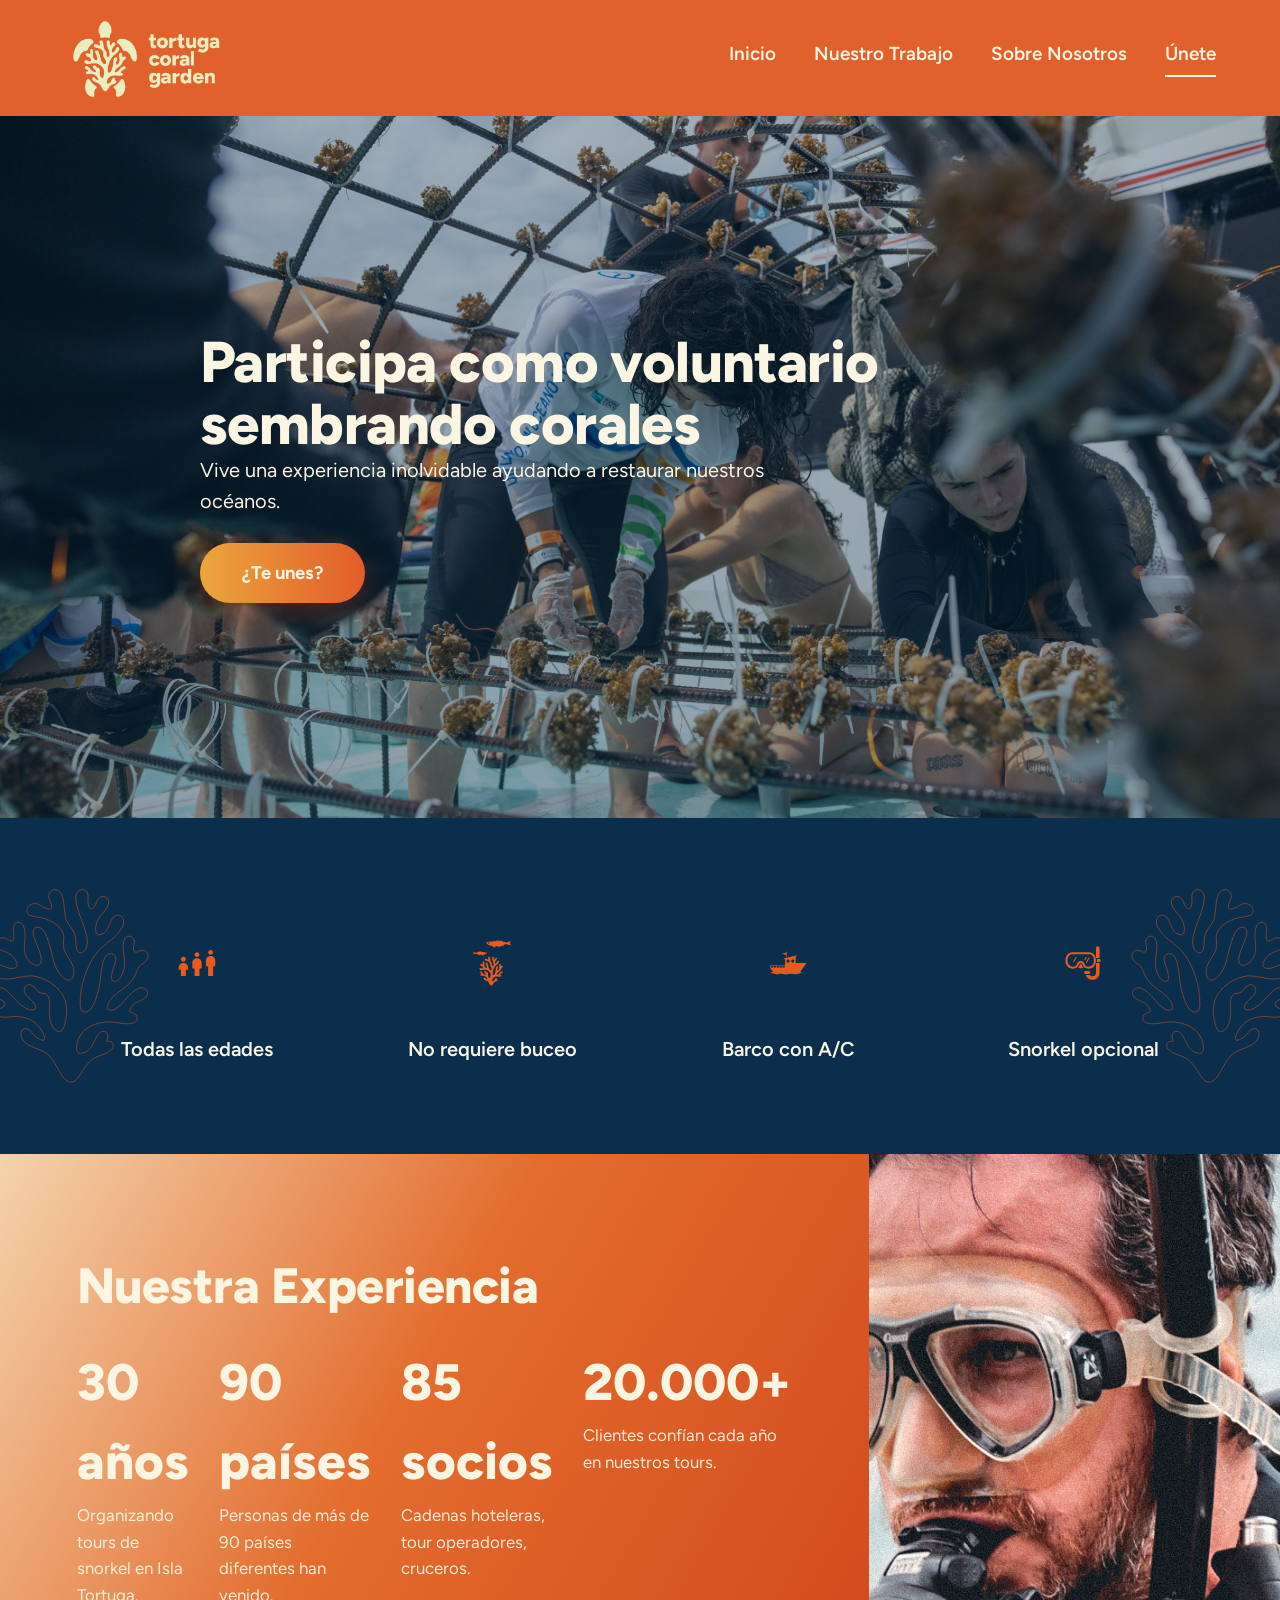
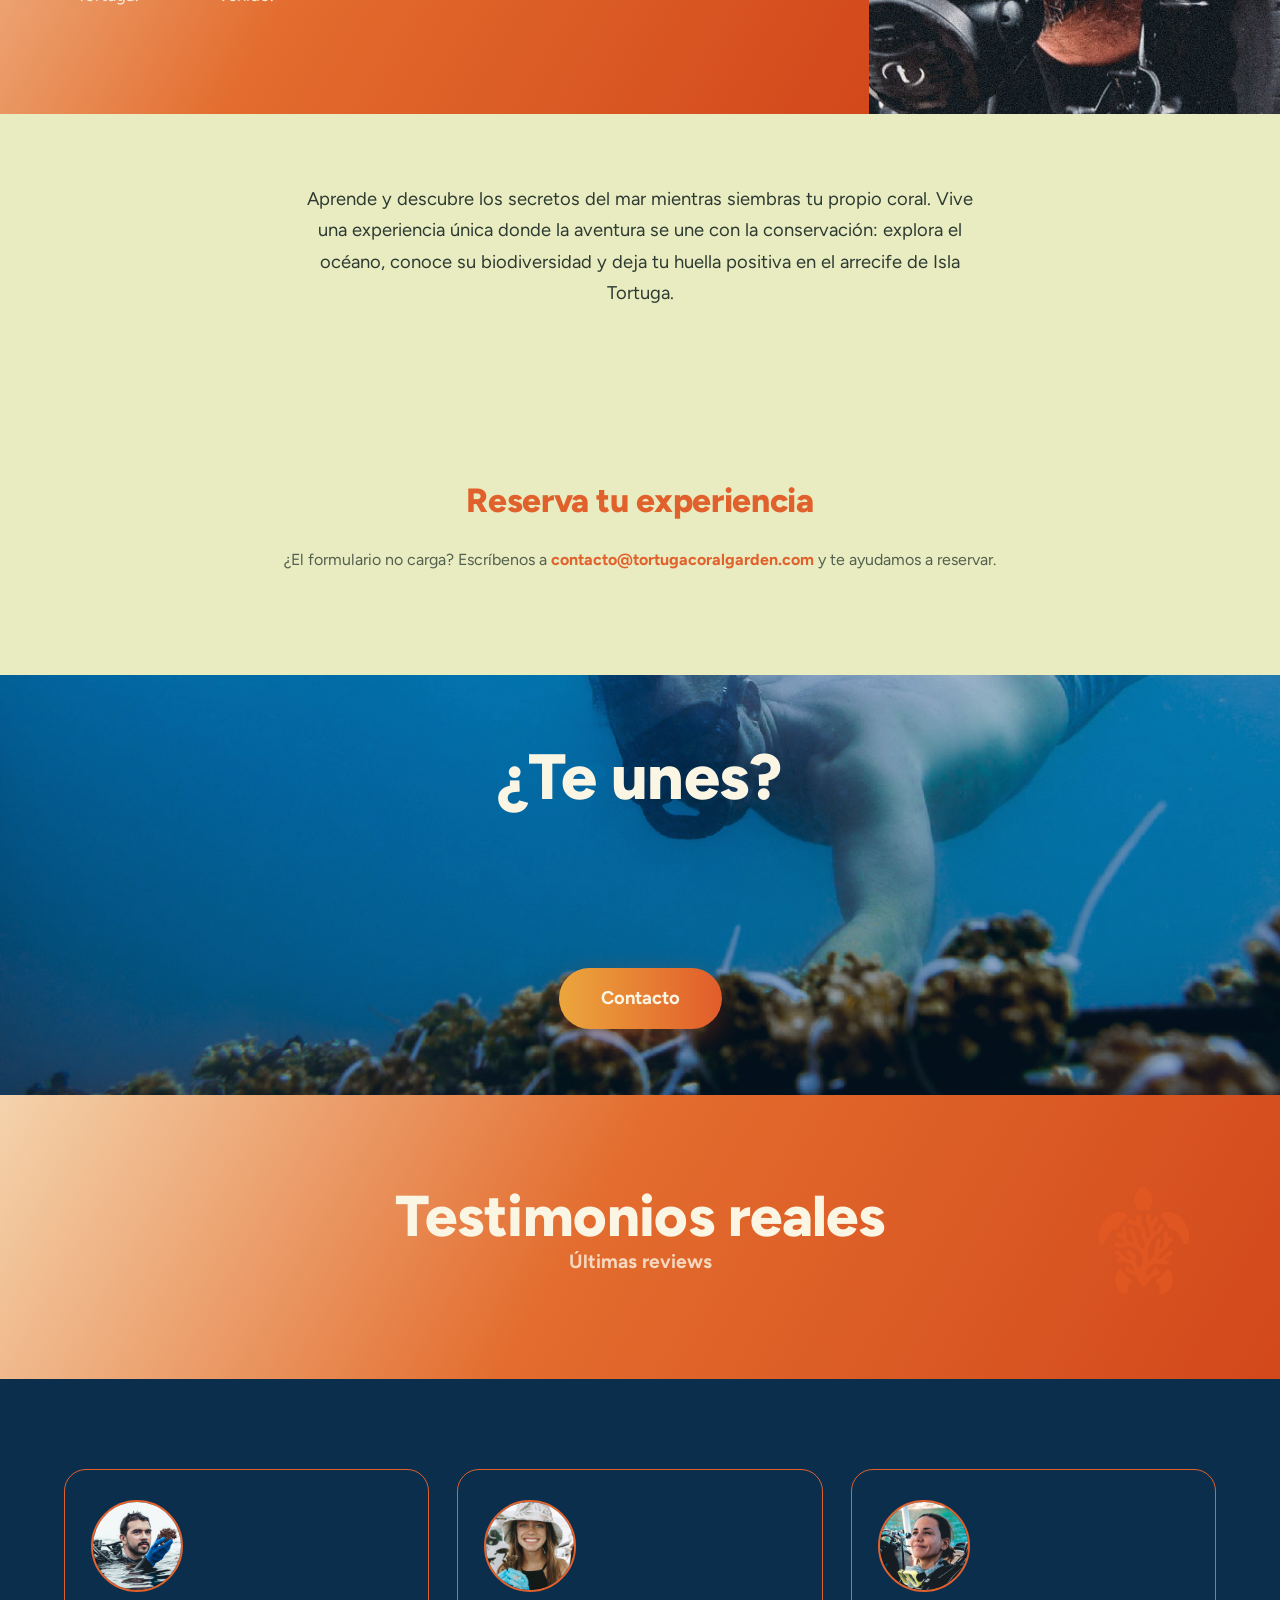
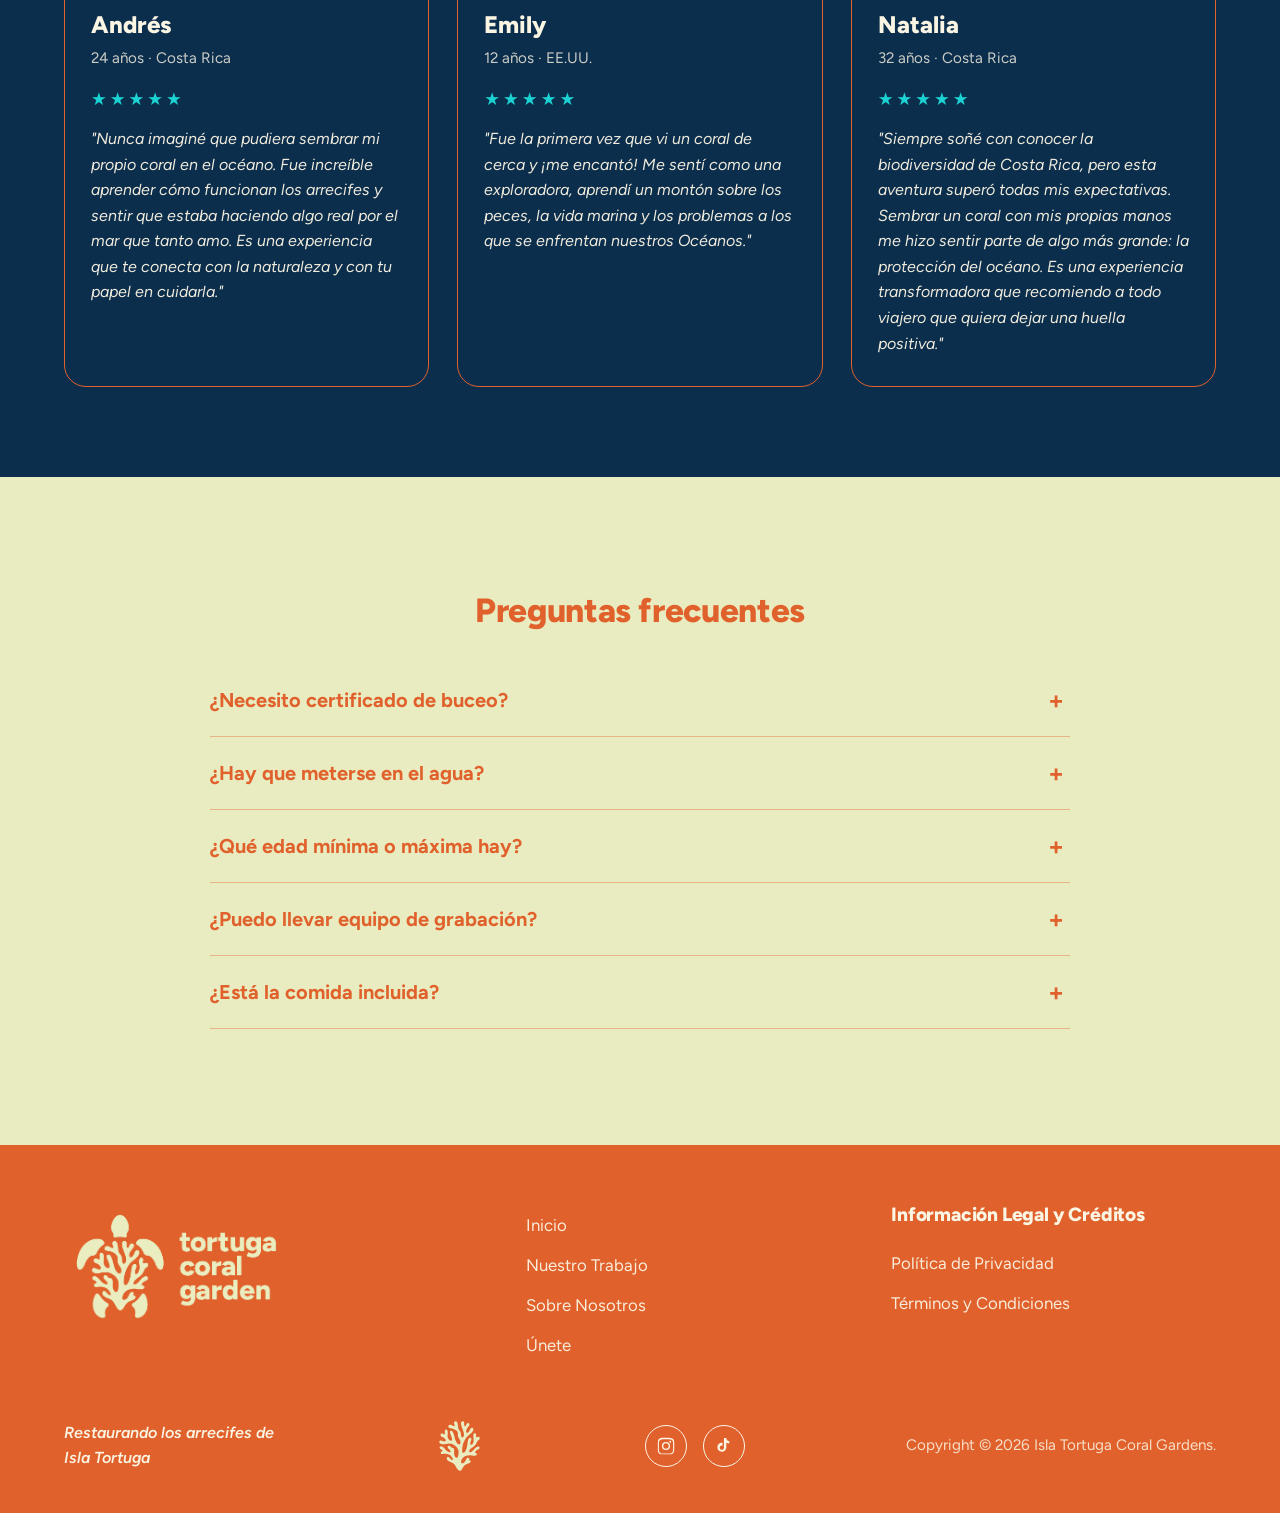
==== unete.html @ d68b8520 "Tortuga Coral Garden — réplica estática (migración desde Shopify) Co-Authored-By: Claude Opus 4.8 <n" ====
<!DOCTYPE html>
<html lang="es">
<head>
<meta charset="UTF-8">
<meta name="viewport" content="width=device-width, initial-scale=1">
<title>Únete – Tortuga Coral Garden</title>
<meta name="description" content="Participa como voluntario sembrando corales en Isla Tortuga. Una experiencia única de conservación para todas las edades, sin necesidad de buceo.">
<link rel="icon" href="assets/tortuga_naranja.png">
<link rel="preconnect" href="https://fonts.googleapis.com">
<link rel="preconnect" href="https://fonts.gstatic.com" crossorigin>
<link href="https://fonts.googleapis.com/css2?family=Figtree:wght@400;500;600;700;800&display=swap" rel="stylesheet">
<link rel="stylesheet" href="assets/css/styles.css">
<!-- Formulario de reservas: Klaviyo (mismo que la web original) -->
<script async type="text/javascript" src="https://static.klaviyo.com/onsite/js/Te4yYR/klaviyo.js"></script>
<style>
  .unete-hero h1{font-size:clamp(2.2rem,5vw,3.6rem);max-width:880px}
  .unete-hero p{font-size:1.25rem;max-width:620px}
  #reserva .klaviyo-form-Ra6syW{max-width:780px;margin:0 auto}
</style>
</head>
<body>

<header class="site-header">
  <div class="bar">
    <a class="logo" href="index.html"><img src="assets/tortuga_logo.png" alt="Tortuga Coral Garden"></a>
    <button class="nav-toggle" aria-label="Menú"><span></span><span></span><span></span></button>
    <nav class="nav">
      <a href="index.html">Inicio</a>
      <a href="nuestro-trabajo.html">Nuestro Trabajo</a>
      <a href="sobre-nosotros.html">Sobre Nosotros</a>
      <a href="unete.html" class="active">Únete</a>
    </nav>
  </div>
</header>

<!-- HERO -->
<section class="fullbleed unete-hero" style="min-height:78vh;background-image:linear-gradient(rgba(8,46,77,.35),rgba(8,46,77,.45)),url('assets/Alex_HD_023.webp')">
  <div class="wrap reveal">
    <h1>Participa como voluntario sembrando corales</h1>
    <p>Vive una experiencia inolvidable ayudando a restaurar nuestros océanos.</p>
    <a class="btn" href="#reserva" style="margin-top:26px">¿Te unes?</a>
  </div>
</section>

<!-- BADGES -->
<section class="badges">
  <img class="coral-side l" src="assets/Iconos_Mesa_de_trabajo_1_copia_6_4368979a-3082-4c29-8890-6c53930d23f9.svg" alt="">
  <img class="coral-side r" src="assets/Iconos_Mesa_de_trabajo_1_copia_6_4368979a-3082-4c29-8890-6c53930d23f9.svg" alt="">
  <div class="wrap badge-grid">
    <div class="badge reveal"><img src="assets/Iconos_Mesa_de_trabajo_1.svg" alt=""><span>Todas las edades</span></div>
    <div class="badge reveal"><img src="assets/Iconos_Mesa_de_trabajo_1_copia.svg" alt=""><span>No requiere buceo</span></div>
    <div class="badge reveal"><img src="assets/Iconos_Mesa_de_trabajo_1_copia_2.svg" alt=""><span>Barco con A/C</span></div>
    <div class="badge reveal"><img src="assets/Iconos_Mesa_de_trabajo_1_copia_3.svg" alt=""><span>Snorkel opcional</span></div>
  </div>
</section>

<!-- NUESTRA EXPERIENCIA -->
<section class="split">
  <div class="content on-orange reveal">
    <h2 class="h-lg" style="margin-bottom:30px">Nuestra Experiencia</h2>
    <div class="stats" style="text-align:left;gap:26px 30px">
      <div class="stat"><b>30 años</b><span>Organizando tours de snorkel en Isla Tortuga.</span></div>
      <div class="stat"><b>90 países</b><span>Personas de más de 90 países diferentes han venido.</span></div>
      <div class="stat"><b>85 socios</b><span>Cadenas hoteleras, tour operadores, cruceros.</span></div>
      <div class="stat"><b>20.000+</b><span>Clientes confían cada año en nuestros tours.</span></div>
    </div>
  </div>
  <div class="media" style="background-image:url('assets/IMG_3796.webp')"></div>
</section>

<section class="sec-cream" style="padding-block:clamp(40px,6vw,70px)">
  <div class="wrap center reveal" style="max-width:820px">
    <p class="lead">Aprende y descubre los secretos del mar mientras siembras tu propio coral. Vive una experiencia única donde la aventura se une con la conservación: explora el océano, conoce su biodiversidad y deja tu huella positiva en el arrecife de Isla Tortuga.</p>
  </div>
</section>

<!-- FORMULARIO DE RESERVA (Klaviyo) -->
<section id="reserva" class="form-section">
  <div class="wrap">
    <h2 class="h-md center" style="color:var(--orange);margin-bottom:30px">Reserva tu experiencia</h2>
    <!-- Formulario embebido de Klaviyo (company Te4yYR · form Ra6syW) -->
    <div class="klaviyo-form-Ra6syW"></div>
    <p class="form-note">¿El formulario no carga? Escríbenos a <a href="mailto:contacto@tortugacoralgarden.com" style="color:var(--orange);font-weight:700">contacto@tortugacoralgarden.com</a> y te ayudamos a reservar.</p>
  </div>
</section>

<!-- ¿TE UNES? CTA -->
<section class="cta-split" style="min-height:420px">
  <div class="img" style="grid-column:1 / -1;background-image:linear-gradient(rgba(8,46,77,.25),rgba(8,46,77,.35)),url('assets/Proyecto_nuevo_51.webp')"></div>
  <div class="btn-center" style="flex-direction:column;gap:24px;text-align:center">
    <h2 class="h-xl" style="color:var(--cream-white)">¿Te unes?</h2>
    <a class="btn" href="#reserva">Contacto</a>
  </div>
</section>

<!-- TESTIMONIOS -->
<section class="testi-head">
  <img class="turtle-wm" src="assets/tortuga_naranja.png" alt="">
  <h2 class="reveal">Testimonios reales</h2>
  <p class="eyebrow" style="text-transform:none;letter-spacing:0;font-size:1.2rem">Últimas reviews</p>
</section>
<section class="testi-grid">
  <div class="cards3">
    <div class="t-card reveal">
      <img class="avatar" src="assets/Proyecto_nuevo_8.webp" alt="Andrés">
      <div class="who">Andrés</div><div class="meta">24 años · Costa Rica</div><div class="stars">★★★★★</div>
      <p>"Nunca imaginé que pudiera sembrar mi propio coral en el océano. Fue increíble aprender cómo funcionan los arrecifes y sentir que estaba haciendo algo real por el mar que tanto amo. Es una experiencia que te conecta con la naturaleza y con tu papel en cuidarla."</p>
    </div>
    <div class="t-card reveal">
      <img class="avatar" src="assets/Proyecto_nuevo_9.webp" alt="Emily">
      <div class="who">Emily</div><div class="meta">12 años · EE.UU.</div><div class="stars">★★★★★</div>
      <p>"Fue la primera vez que vi un coral de cerca y ¡me encantó! Me sentí como una exploradora, aprendí un montón sobre los peces, la vida marina y los problemas a los que se enfrentan nuestros Océanos."</p>
    </div>
    <div class="t-card reveal">
      <img class="avatar" src="assets/Testimonial.webp" alt="Natalia">
      <div class="who">Natalia</div><div class="meta">32 años · Costa Rica</div><div class="stars">★★★★★</div>
      <p>"Siempre soñé con conocer la biodiversidad de Costa Rica, pero esta aventura superó todas mis expectativas. Sembrar un coral con mis propias manos me hizo sentir parte de algo más grande: la protección del océano. Es una experiencia transformadora que recomiendo a todo viajero que quiera dejar una huella positiva."</p>
    </div>
  </div>
</section>

<!-- FAQ -->
<section class="sec-cream pad-y">
  <div class="wrap">
    <h2 class="h-md center" style="color:var(--orange);margin-bottom:36px">Preguntas frecuentes</h2>
    <div class="faq">
      <div class="faq-item"><button class="faq-q">¿Necesito certificado de buceo?</button><div class="faq-a"><p>Puede participar en la actividad sin necesidad de bucear.</p></div></div>
      <div class="faq-item"><button class="faq-q">¿Hay que meterse en el agua?</button><div class="faq-a"><p>Puede hacer snorkel de manera opcional, o permanecer en la embarcación.</p></div></div>
      <div class="faq-item"><button class="faq-q">¿Qué edad mínima o máxima hay?</button><div class="faq-a"><p>Los menores de 18 años siempre tienen que venir acompañados de un adulto. No hay edad máxima.</p></div></div>
      <div class="faq-item"><button class="faq-q">¿Puedo llevar equipo de grabación?</button><div class="faq-a"><p>Claro. Puedes traer el equipo de foto o video que gustes.</p></div></div>
      <div class="faq-item"><button class="faq-q">¿Está la comida incluida?</button><div class="faq-a"><p>En nuestro barco podrás encontrar almuerzo y snacks incluidos.</p></div></div>
    </div>
  </div>
</section>

<!-- FOOTER -->
<footer class="site-footer">
  <div class="footer-grid">
    <div class="col footer-logo"><img src="assets/tortuga_logo.png" alt="Tortuga Coral Garden"></div>
    <div class="col">
      <a href="index.html">Inicio</a>
      <a href="nuestro-trabajo.html">Nuestro Trabajo</a>
      <a href="sobre-nosotros.html">Sobre Nosotros</a>
      <a href="unete.html">Únete</a>
    </div>
    <div class="col">
      <h4>Información Legal y Créditos</h4>
      <a href="privacidad.html">Política de Privacidad</a>
      <a href="terminos.html">Términos y Condiciones</a>
    </div>
  </div>
  <div class="footer-bottom">
    <div class="tag">Restaurando los arrecifes de<br>Isla Tortuga</div>
    <img src="assets/Proyecto_nuevo_2.svg" alt="" style="height:54px">
    <div class="socials">
      <a href="https://www.instagram.com/tortuga.coralgardens" target="_blank" rel="noopener" aria-label="Instagram"><svg viewBox="0 0 24 24"><path d="M12 2.2c3.2 0 3.6 0 4.9.1 1.2.1 1.8.2 2.2.4.6.2 1 .5 1.4.9.4.4.7.8.9 1.4.2.4.3 1 .4 2.2.1 1.3.1 1.7.1 4.9s0 3.6-.1 4.9c-.1 1.2-.2 1.8-.4 2.2-.2.6-.5 1-.9 1.4-.4.4-.8.7-1.4.9-.4.2-1 .3-2.2.4-1.3.1-1.7.1-4.9.1s-3.6 0-4.9-.1c-1.2-.1-1.8-.2-2.2-.4-.6-.2-1-.5-1.4-.9-.4-.4-.7-.8-.9-1.4-.2-.4-.3-1-.4-2.2C2.2 15.6 2.2 15.2 2.2 12s0-3.6.1-4.9c.1-1.2.2-1.8.4-2.2.2-.6.5-1 .9-1.4.4-.4.8-.7 1.4-.9.4-.2 1-.3 2.2-.4C8.4 2.2 8.8 2.2 12 2.2zm0 1.8c-3.1 0-3.5 0-4.7.1-.9 0-1.4.2-1.7.3-.4.2-.7.4-1 .7-.3.3-.5.6-.7 1-.1.3-.3.8-.3 1.7-.1 1.2-.1 1.6-.1 4.7s0 3.5.1 4.7c0 .9.2 1.4.3 1.7.2.4.4.7.7 1 .3.3.6.5 1 .7.3.1.8.3 1.7.3 1.2.1 1.6.1 4.7.1s3.5 0 4.7-.1c.9 0 1.4-.2 1.7-.3.4-.2.7-.4 1-.7.3-.3.5-.6.7-1 .1-.3.3-.8.3-1.7.1-1.2.1-1.6.1-4.7s0-3.5-.1-4.7c0-.9-.2-1.4-.3-1.7-.2-.4-.4-.7-.7-1-.3-.3-.6-.5-1-.7-.3-.1-.8-.3-1.7-.3-1.2-.1-1.6-.1-4.7-.1zm0 3.1a4.9 4.9 0 110 9.8 4.9 4.9 0 010-9.8zm0 8.1a3.2 3.2 0 100-6.4 3.2 3.2 0 000 6.4zm6.2-8.3a1.1 1.1 0 11-2.3 0 1.1 1.1 0 012.3 0z"/></svg></a>
      <a href="https://www.tiktok.com/@tortuga.coralgardens" target="_blank" rel="noopener" aria-label="TikTok"><svg viewBox="0 0 24 24"><path d="M16.6 5.8c-.9-.6-1.5-1.5-1.7-2.6-.05-.3-.07-.5-.07-.8h-2.9v11.6c0 1.4-1.1 2.5-2.5 2.5s-2.5-1.1-2.5-2.5 1.1-2.5 2.5-2.5c.3 0 .5 0 .8.1V8.1c-.3 0-.5-.05-.8-.05-3 0-5.4 2.4-5.4 5.4S6.4 18.8 9.4 18.8s5.4-2.4 5.4-5.4V7.7c1 .7 2.3 1.2 3.6 1.2V6c-.7 0-1.3-.05-1.8-.2z"/></svg></a>
    </div>
    <div class="copyright">Copyright © <span data-year>2026</span> Isla Tortuga Coral Gardens.</div>
  </div>
</footer>

<script src="assets/js/main.js"></script>
</body>
</html>
---- assets/css/styles.css ----
/* ===========================================================
   Tortuga Coral Garden — réplica estática
   Tipografía: Figtree · Paleta: naranja / crema / navy
   =========================================================== */

:root{
  --orange:#E0612C;          /* header / footer / acentos */
  --orange-deep:#D2491B;
  --orange-soft:#EE9441;
  --gold:#ECA63D;
  --cream:#E9EBC0;           /* fondo secciones claras */
  --cream-light:#F3F2D6;     /* tarjetas */
  --cream-white:#FBF5E4;     /* texto sobre naranja */
  --navy:#0C2E4D;            /* testimonios / badges */
  --navy-soft:#123a5e;
  --cyan:#1BD3D3;            /* estrellas */
  --ink:#2C3A31;             /* texto sobre crema */
  --ink-soft:#52604f;
  --grad-orange:linear-gradient(120deg,#F4D3AC 0%,#E36C2E 46%,#D2481B 100%);
  --grad-button:linear-gradient(90deg,#ECA63D 0%,#E15C2A 100%);
  --maxw:1280px;
  --pad:clamp(20px,5vw,80px);
  --r:22px;
  --font:'Figtree',system-ui,-apple-system,'Segoe UI',sans-serif;
}

*{box-sizing:border-box;margin:0;padding:0}
html{scroll-behavior:smooth}
body{
  font-family:var(--font);
  color:var(--ink);
  background:var(--cream);
  line-height:1.55;
  -webkit-font-smoothing:antialiased;
  overflow-x:hidden;
}
img{max-width:100%;display:block}
a{color:inherit;text-decoration:none}
h1,h2,h3,h4{line-height:1.08;font-weight:800;letter-spacing:-.01em}

.wrap{max-width:var(--maxw);margin:0 auto;padding-inline:var(--pad)}
.center{text-align:center}

/* ---------- Header ---------- */
.site-header{
  position:sticky;top:0;z-index:100;
  background:var(--orange);
  padding:14px var(--pad);
}
.site-header .bar{
  max-width:var(--maxw);margin:0 auto;
  display:flex;align-items:center;justify-content:space-between;gap:24px;
}
.logo img{height:88px;width:auto}
.nav{display:flex;gap:38px;align-items:center}
.nav a{
  color:var(--cream-white);font-weight:600;font-size:1.18rem;
  padding-bottom:6px;border-bottom:2px solid transparent;transition:.2s;
}
.nav a:hover{opacity:.85}
.nav a.active{border-bottom-color:var(--cream-white)}
.nav-toggle{display:none;background:none;border:0;cursor:pointer;flex-direction:column;gap:5px;padding:8px}
.nav-toggle span{display:block;width:26px;height:3px;background:var(--cream-white);border-radius:3px;transition:.25s}

/* ---------- Botones ---------- */
.btn{
  display:inline-block;border:0;cursor:pointer;
  font-family:var(--font);font-weight:700;font-size:1.15rem;
  color:var(--cream-white);
  background:var(--grad-button);
  padding:16px 42px;border-radius:50px;
  box-shadow:0 10px 30px rgba(210,73,27,.35);
  transition:transform .2s, box-shadow .2s;
}
.btn:hover{transform:translateY(-2px);box-shadow:0 14px 36px rgba(210,73,27,.45)}
.btn-solid{background:var(--orange);box-shadow:none}
.btn-solid:hover{background:var(--orange-deep)}

/* ---------- Secciones genéricas ---------- */
section{position:relative}
.sec-cream{background:var(--cream)}
.sec-orange{background:var(--grad-orange);color:var(--cream-white)}
.pad-y{padding-block:clamp(60px,9vw,130px)}
.eyebrow{font-weight:700;font-size:1rem;letter-spacing:.18em;text-transform:uppercase;opacity:.8;margin-bottom:14px}
.h-xl{font-size:clamp(2.4rem,5.5vw,4rem)}
.h-lg{font-size:clamp(2rem,4.5vw,3.1rem)}
.h-md{font-size:clamp(1.5rem,3vw,2.1rem)}
.lead{font-size:1.15rem;line-height:1.7}

/* ---------- HERO home ---------- */
.hero{
  min-height:88vh;display:flex;align-items:center;justify-content:center;text-align:center;
  background-size:cover;background-position:center;color:var(--cream-white);
  padding:120px var(--pad);
}
.hero .hero-mark{max-width:min(560px,80vw);margin:0 auto 28px}
.hero p{max-width:620px;margin:0 auto 34px;font-size:1.25rem;text-shadow:0 2px 14px rgba(0,0,0,.3)}

/* ---------- Crisis (donut) ---------- */
.crisis{display:grid;grid-template-columns:1fr 1fr;gap:50px;align-items:center}
.crisis .coral-art{position:absolute;left:0;top:50%;transform:translateY(-50%);width:min(280px,26vw);opacity:.9;pointer-events:none}
.crisis-text{max-width:560px;margin-left:auto}
.crisis-text h2{font-size:clamp(2rem,4vw,2.9rem);margin-bottom:22px}
.crisis-text p{margin-bottom:16px;font-size:1.12rem;opacity:.96}
.donut-wrap{display:flex;justify-content:center}
.donut{
  --val:87; --size:300px;
  width:var(--size);height:var(--size);border-radius:50%;
  background:conic-gradient(#1d3686 calc(var(--val)*1%), var(--cream) 0);
  display:grid;place-items:center;position:relative;
  -webkit-mask:radial-gradient(circle 92px at center,transparent 98%,#000 100%);
          mask:radial-gradient(circle 92px at center,transparent 98%,#000 100%);
}
.donut-inner{position:absolute;inset:0;display:grid;place-content:center;text-align:center;color:var(--cream-white)}
.donut-inner b{font-size:3.2rem;font-weight:800;line-height:1}
.donut-inner span{font-weight:600;opacity:.9}

/* ---------- Split (imagen + contenido) ---------- */
.split{display:grid;grid-template-columns:1fr 1fr;align-items:stretch;min-height:560px}
.split .media{background-size:cover;background-position:center;min-height:420px;position:relative}
.split .content{display:flex;flex-direction:column;justify-content:center;padding:clamp(40px,6vw,90px)}
.split .content.on-cream{background:var(--cream)}
.split .content.on-orange{background:var(--grad-orange);color:var(--cream-white)}
.split--rev .media{order:2}

/* círculo flotante sobre split */
.float-circle{
  position:absolute;width:300px;height:300px;border-radius:50%;
  background-size:cover;background-position:center;
  right:-150px;top:50%;transform:translateY(-50%);
  border:6px solid var(--cream);box-shadow:0 20px 50px rgba(0,0,0,.25);z-index:3;
}
.media-label{position:absolute;left:40px;bottom:40px;color:var(--cream-white);font-size:1.8rem;font-weight:700;text-shadow:0 2px 12px rgba(0,0,0,.4)}

/* retos list */
.retos-list{list-style:none;display:flex;flex-direction:column;gap:0}
.retos-list li{padding:22px 0;border-bottom:1px solid rgba(44,58,49,.18);font-size:1.18rem;font-weight:600;text-align:center}
.retos-list li:last-child{border-bottom:0}

/* ---------- Respuestas (01 02 03) ---------- */
.steps{display:flex;flex-direction:column;gap:40px}
.step h3.num{font-size:clamp(4rem,7vw,7.2rem);font-weight:800;line-height:.8;opacity:.85}
.step h4{font-size:1.7rem;margin:.2em 0 .35em}
.step p{font-size:1.08rem;opacity:.95;max-width:430px}

/* ---------- Historias / researchers ---------- */
.fullbleed{
  min-height:60vh;display:flex;align-items:center;
  background-size:cover;background-position:center;color:var(--cream-white);
  padding:var(--pad);
}
.fullbleed .eyebrow{opacity:.9}
.fullbleed h2{font-size:clamp(2.6rem,6vw,4.4rem)}
.researcher{
  display:grid;grid-template-columns:1fr 1fr;gap:50px;align-items:center;
  padding-block:clamp(40px,6vw,70px);
  border-bottom:2px solid rgba(224,97,44,.5);
}
.researcher:last-of-type{border-bottom:0}
.researcher--rev .ph{order:2}
.researcher .ph{display:flex;justify-content:center}
.researcher .ph img{width:330px;height:330px;border-radius:50%;object-fit:cover;box-shadow:0 16px 40px rgba(0,0,0,.18)}
.researcher h3{font-size:clamp(2rem,3.6vw,3rem);color:var(--orange)}
.researcher .role{color:var(--orange);font-weight:600;font-size:1.15rem;margin-bottom:18px}
.researcher blockquote{font-size:1.25rem;line-height:1.6;color:var(--ink)}

/* ---------- Testimonios visitantes (navy) ---------- */
.testi-head{background:var(--grad-orange);color:var(--cream-white);text-align:center;padding-block:clamp(50px,7vw,90px);position:relative;overflow:hidden}
.testi-head h2{font-size:clamp(2.4rem,5vw,3.6rem)}
.testi-head .turtle-wm{position:absolute;right:6%;top:50%;transform:translateY(-50%);width:120px;opacity:.5}
.testi-grid{background:var(--navy);padding-block:clamp(50px,7vw,90px);margin-top:-1px}
.cards3{display:grid;grid-template-columns:repeat(3,1fr);gap:28px;max-width:var(--maxw);margin:0 auto;padding-inline:var(--pad)}
.t-card{border:1.5px solid var(--orange);border-radius:var(--r);padding:30px 26px;color:var(--cream-white);display:flex;flex-direction:column;gap:14px}
.t-card .avatar{width:92px;height:92px;border-radius:50%;object-fit:cover;border:2.5px solid var(--orange)}
.t-card .who{font-weight:800;font-size:1.5rem;color:var(--cream-white)}
.t-card .meta{font-size:.95rem;opacity:.8;margin-top:-10px}
.stars{color:var(--cyan);letter-spacing:3px;font-size:1.1rem}
.t-card p{font-style:italic;font-size:1rem;line-height:1.6;opacity:.95}

/* ---------- CTA split imágenes ---------- */
.cta-split{display:grid;grid-template-columns:1fr 1fr;min-height:330px;position:relative}
.cta-split .img{background-size:cover;background-position:center}
.cta-split .btn-center{position:absolute;inset:0;display:grid;place-items:center}

/* ---------- Partners ---------- */
.partners{background:var(--cream);padding-block:46px}
.partners .row{display:flex;align-items:center;justify-content:center;gap:clamp(28px,6vw,80px);flex-wrap:wrap}
.partners .lbl{color:var(--orange);font-weight:700;font-size:1.2rem}
.partners img{height:70px;width:auto;object-fit:contain}

/* ---------- Footer ---------- */
.site-footer{background:var(--orange);color:var(--cream-white);padding:60px var(--pad) 40px}
.footer-grid{max-width:var(--maxw);margin:0 auto;display:grid;grid-template-columns:1.3fr 1fr 1fr;gap:40px;align-items:start;border-bottom:0}
.footer-grid .col h4{font-size:1.2rem;margin-bottom:18px}
.footer-grid .col a{display:block;padding:7px 0;font-size:1.05rem;opacity:.95}
.footer-grid .col a:hover{opacity:.75}
.footer-logo img{height:120px}
.footer-bottom{max-width:var(--maxw);margin:30px auto 0;display:flex;align-items:center;justify-content:space-between;gap:20px;flex-wrap:wrap;padding-top:24px}
.footer-bottom .tag{font-style:italic;font-weight:600}
.socials{display:flex;gap:16px}
.socials a{width:42px;height:42px;border-radius:50%;display:grid;place-items:center;border:1.5px solid var(--cream-white);transition:.2s}
.socials a:hover{background:var(--cream-white);color:var(--orange)}
.socials svg{width:20px;height:20px;fill:currentColor}
.copyright{opacity:.85;font-size:.95rem}

/* ---------- Stats ---------- */
.stats{display:grid;grid-template-columns:repeat(4,1fr);gap:30px;text-align:center}
.stat b{display:block;font-size:clamp(2.2rem,4vw,3.2rem);font-weight:800}
.stat span{font-size:1.05rem;opacity:.95}

/* ---------- Cards (nuestro trabajo) ---------- */
.feature-cards{display:grid;grid-template-columns:repeat(3,1fr);gap:26px}
.f-card{background:var(--cream-light);border-radius:var(--r);padding:34px 28px;box-shadow:0 14px 36px rgba(0,0,0,.08)}
.f-card h4{color:var(--orange);font-size:1.4rem;margin-bottom:12px}
.f-card p{color:var(--ink-soft);font-size:1.02rem}

.benefit{display:grid;grid-template-columns:repeat(3,1fr);gap:34px;text-align:center}
.benefit .b img{width:230px;height:230px;border-radius:50%;object-fit:cover;margin:0 auto 22px}
.benefit h4{color:var(--ink);font-size:1.4rem;margin-bottom:10px}
.benefit p{color:var(--ink-soft)}

/* image rows */
.img-row{display:grid;grid-template-columns:repeat(3,1fr);gap:0}
.img-row img{width:100%;height:clamp(280px,38vw,520px);object-fit:cover}

/* ---------- Badges (unete) ---------- */
.badges{background:var(--navy);color:var(--cream-white);padding-block:clamp(50px,7vw,90px);position:relative;overflow:hidden}
.badges .coral-side{position:absolute;top:50%;transform:translateY(-50%);width:200px;opacity:.6}
.badges .coral-side.l{left:-30px}.badges .coral-side.r{right:-30px;transform:translateY(-50%) scaleX(-1)}
.badge-grid{display:grid;grid-template-columns:repeat(4,1fr);gap:30px;text-align:center;position:relative;z-index:2}
.badge img{width:110px;height:110px;margin:0 auto 16px}
.badge span{font-size:1.25rem;font-weight:600}

/* ---------- FAQ ---------- */
.faq{max-width:860px;margin:0 auto}
.faq-item{border-bottom:1.5px solid rgba(224,97,44,.4)}
.faq-q{width:100%;text-align:left;background:none;border:0;cursor:pointer;font-family:var(--font);
  font-size:1.25rem;font-weight:700;color:var(--orange);padding:24px 40px 24px 0;position:relative}
.faq-q::after{content:'+';position:absolute;right:6px;top:50%;transform:translateY(-50%);font-size:1.6rem;transition:.25s}
.faq-item.open .faq-q::after{transform:translateY(-50%) rotate(45deg)}
.faq-a{max-height:0;overflow:hidden;transition:max-height .3s ease;color:var(--ink-soft);font-size:1.1rem}
.faq-a p{padding:0 0 24px}

/* ---------- Form (Klaviyo wrapper) ---------- */
.form-section{background:var(--cream);padding-block:clamp(60px,8vw,110px)}
.form-note{max-width:720px;margin:18px auto 0;text-align:center;color:var(--ink-soft)}

/* ---------- Legal pages ---------- */
.legal{max-width:860px;margin:0 auto;padding-block:clamp(50px,7vw,90px)}
.legal h1{color:var(--orange);font-size:clamp(2rem,4vw,3rem);margin-bottom:10px}
.legal h2{font-size:1.4rem;margin:32px 0 10px;color:var(--ink)}
.legal p,.legal li{color:var(--ink-soft);margin-bottom:12px;font-size:1.05rem}
.legal ul{padding-left:22px}

/* ---------- Reveal animation ---------- */
.reveal{opacity:0;transform:translateY(28px);transition:opacity .7s ease,transform .7s ease}
.reveal.in{opacity:1;transform:none}
@media (prefers-reduced-motion:reduce){.reveal{opacity:1;transform:none;transition:none}}

/* ===========================================================
   Responsive
   =========================================================== */
@media (max-width:900px){
  .nav{
    position:fixed;inset:0 0 0 auto;width:min(300px,80vw);
    background:var(--orange);flex-direction:column;justify-content:center;
    gap:26px;padding:40px;transform:translateX(100%);transition:.3s;z-index:120;
  }
  .nav.open{transform:none}
  .nav a{font-size:1.4rem}
  .nav-toggle{display:flex;z-index:130}
  .nav-toggle.open span:nth-child(1){transform:translateY(8px) rotate(45deg)}
  .nav-toggle.open span:nth-child(2){opacity:0}
  .nav-toggle.open span:nth-child(3){transform:translateY(-8px) rotate(-45deg)}

  .crisis,.split,.researcher,.researcher--rev,.cta-split{grid-template-columns:1fr}
  .split--rev .media,.researcher--rev .ph{order:0}
  .split .media{min-height:300px}
  .float-circle{position:relative;right:auto;top:auto;transform:none;margin:-90px auto 0;width:220px;height:220px}
  .media-label{position:relative;left:auto;bottom:auto;color:var(--cream-white)}
  .crisis-text{margin:0}
  .crisis .coral-art{display:none}
  .stats{grid-template-columns:repeat(2,1fr)}
  .cards3,.feature-cards,.benefit{grid-template-columns:1fr}
  .img-row{grid-template-columns:1fr}
  .badge-grid{grid-template-columns:repeat(2,1fr)}
  .badges .coral-side{display:none}
  .footer-grid{grid-template-columns:1fr}
  .footer-bottom{flex-direction:column;align-items:flex-start}
}
@media (max-width:560px){
  .logo img{height:64px}
  .hero{min-height:80vh}
  .donut{--size:240px}
  .badge-grid{grid-template-columns:1fr}
}
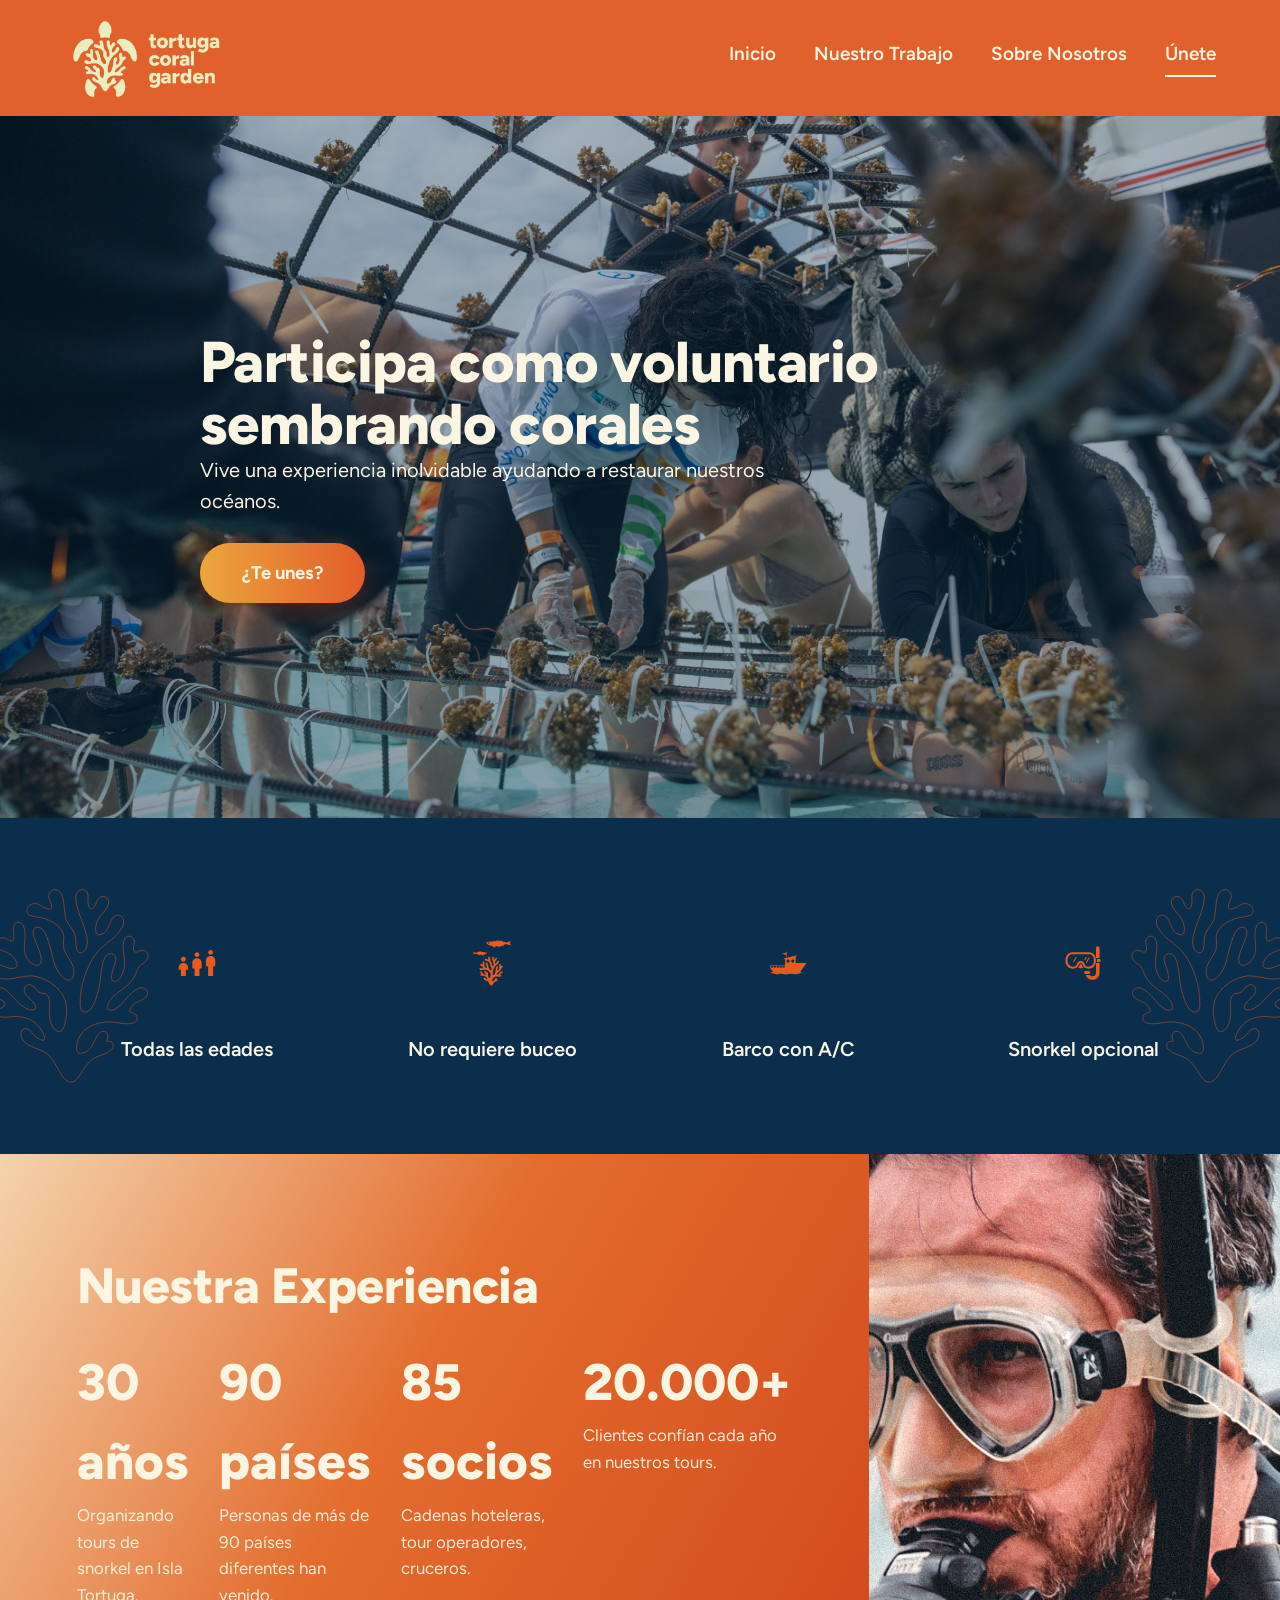
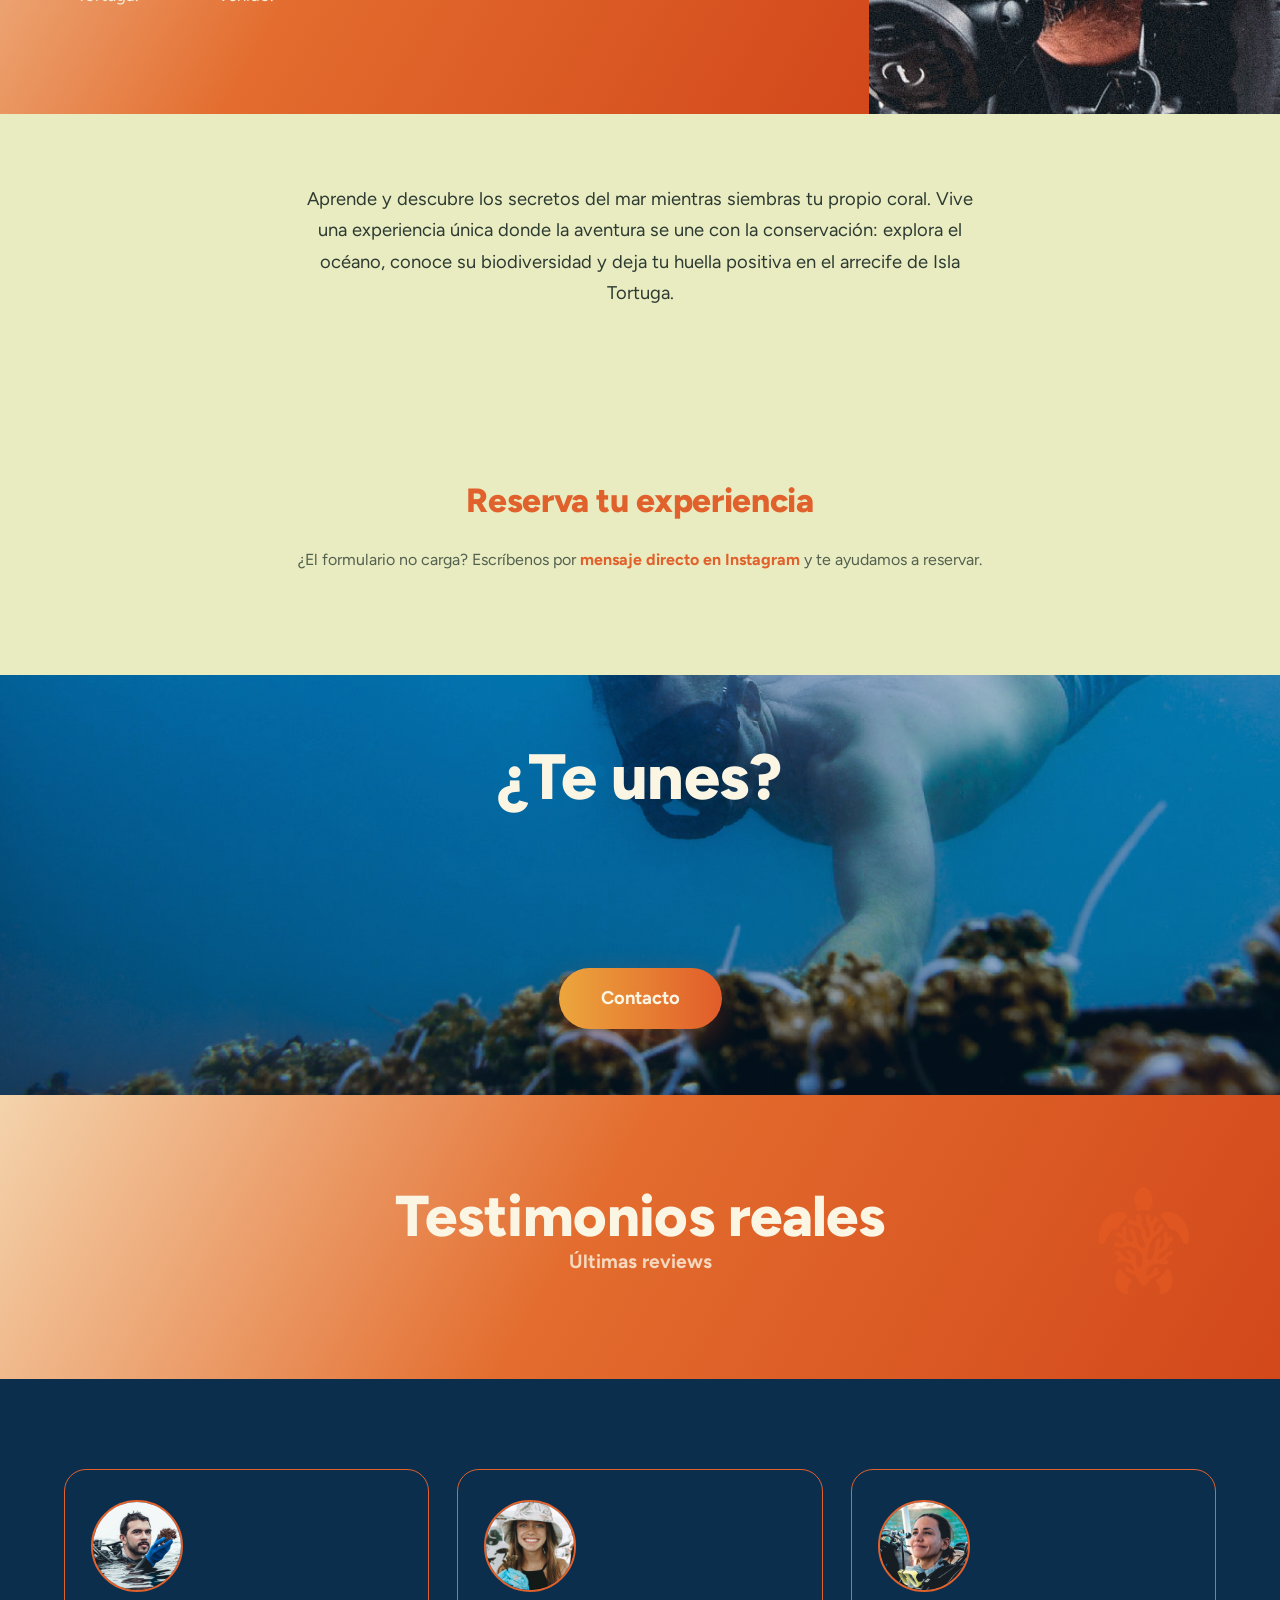
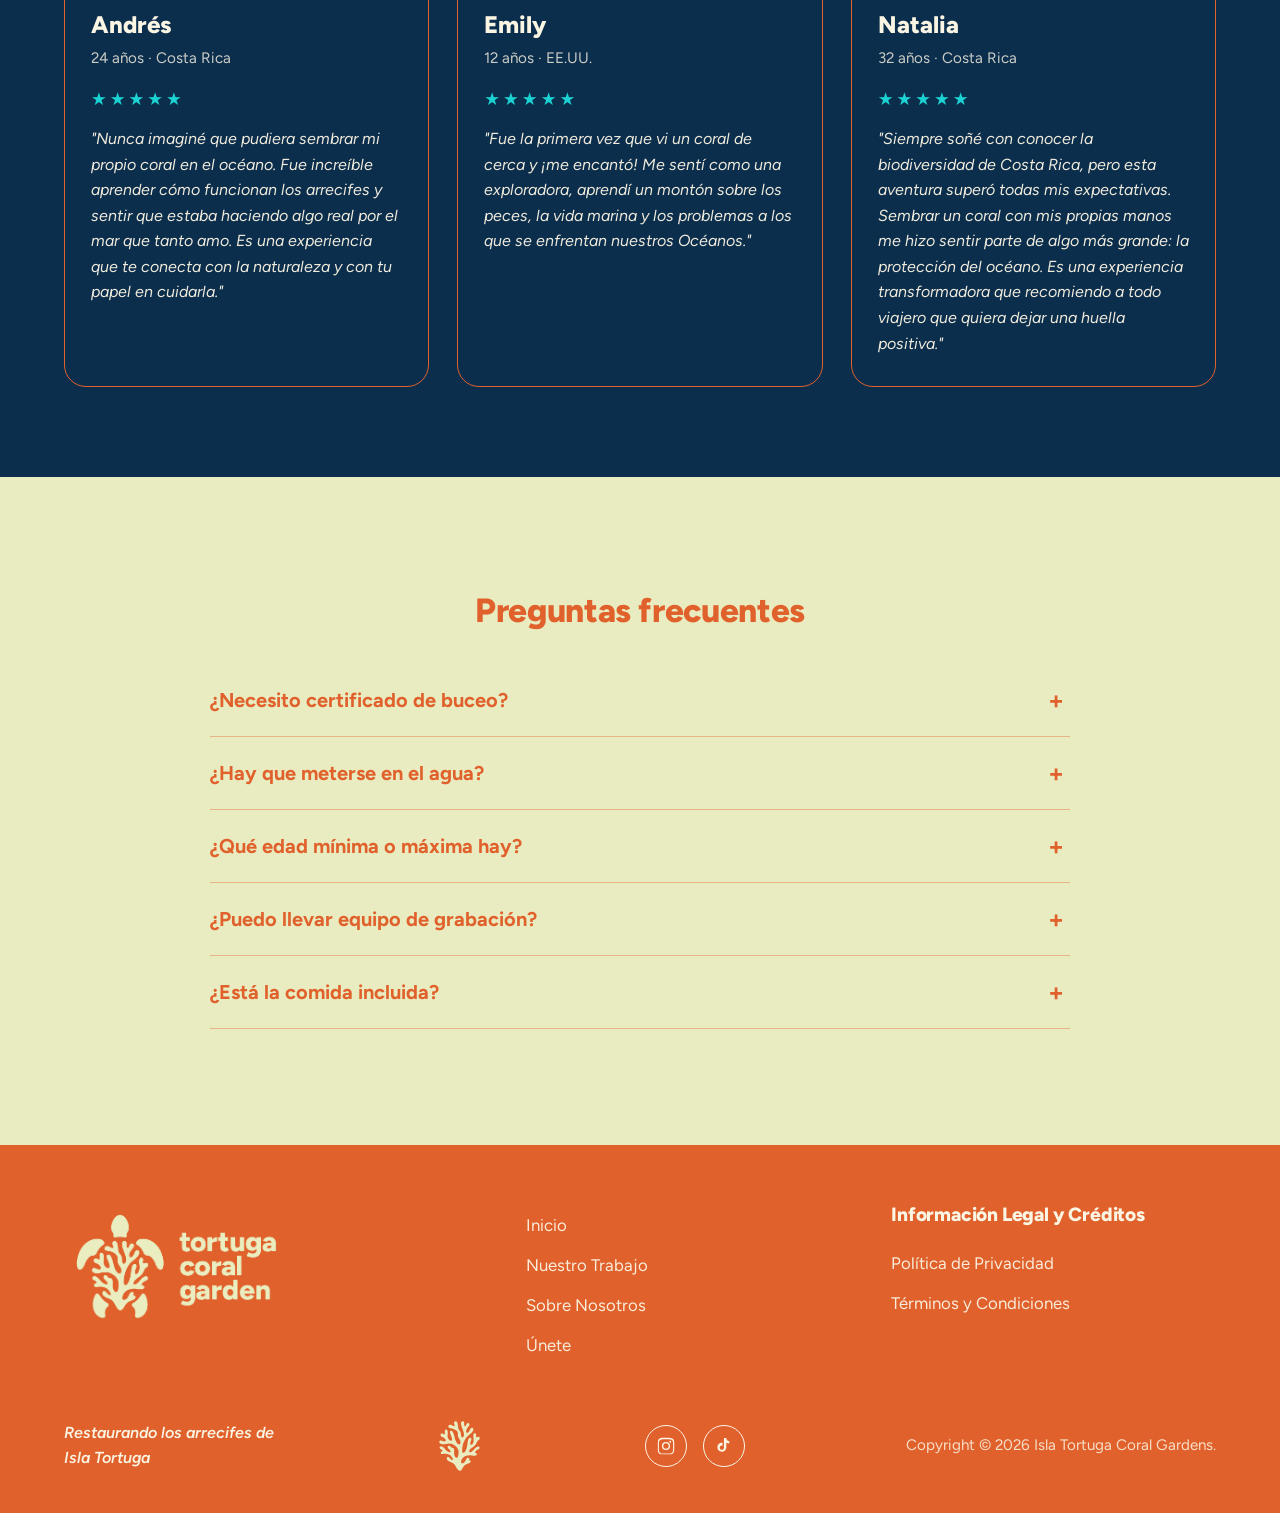
==== commit 97b331bc: "Únete: cambiar nota de ayuda de email a DM de Instagram Co-Authored-By: Claude Opus 4.8 <noreply@ant" ====
--- a/unete.html
+++ b/unete.html
@@ -80,7 +80,7 @@
     <h2 class="h-md center" style="color:var(--orange);margin-bottom:30px">Reserva tu experiencia</h2>
     <!-- Formulario embebido de Klaviyo (company Te4yYR · form Ra6syW) -->
     <div class="klaviyo-form-Ra6syW"></div>
-    <p class="form-note">¿El formulario no carga? Escríbenos a <a href="mailto:contacto@tortugacoralgarden.com" style="color:var(--orange);font-weight:700">contacto@tortugacoralgarden.com</a> y te ayudamos a reservar.</p>
+    <p class="form-note">¿El formulario no carga? Escríbenos por <a href="https://www.instagram.com/tortuga.coralgardens" target="_blank" rel="noopener" style="color:var(--orange);font-weight:700">mensaje directo en Instagram</a> y te ayudamos a reservar.</p>
   </div>
 </section>
 
--- a/assets/css/styles.css
+++ b/assets/css/styles.css
@@ -93,8 +93,9 @@
   background-size:cover;background-position:center;color:var(--cream-white);
   padding:120px var(--pad);
 }
-.hero .hero-mark{max-width:min(560px,80vw);margin:0 auto 28px}
-.hero p{max-width:620px;margin:0 auto 34px;font-size:1.25rem;text-shadow:0 2px 14px rgba(0,0,0,.3)}
+.hero>div{max-width:100%}
+.hero .hero-mark{max-width:min(560px,78vw);margin:0 auto 28px}
+.hero p{max-width:min(620px,100%);margin:0 auto 34px;font-size:1.25rem;text-shadow:0 2px 14px rgba(0,0,0,.3)}
 
 /* ---------- Crisis (donut) ---------- */
 .crisis{display:grid;grid-template-columns:1fr 1fr;gap:50px;align-items:center}
@@ -244,6 +245,9 @@
 /* ---------- Form (Klaviyo wrapper) ---------- */
 .form-section{background:var(--cream);padding-block:clamp(60px,8vw,110px)}
 .form-note{max-width:720px;margin:18px auto 0;text-align:center;color:var(--ink-soft)}
+/* Suprimir cualquier pop-up de Klaviyo (p.ej. el de -5€ de AguaNEA) en este sitio,
+   manteniendo ÚNICAMENTE el formulario de inscripción incrustado (Ra6syW). */
+div[class*="klaviyo-form-"]:not(.klaviyo-form-Ra6syW){display:none !important}
 
 /* ---------- Legal pages ---------- */
 .legal{max-width:860px;margin:0 auto;padding-block:clamp(50px,7vw,90px)}
@@ -290,7 +294,9 @@
 }
 @media (max-width:560px){
   .logo img{height:64px}
-  .hero{min-height:80vh}
+  .hero{min-height:80vh;padding:90px var(--pad)}
+  .hero p{font-size:1.08rem}
   .donut{--size:240px}
   .badge-grid{grid-template-columns:1fr}
-}
+  .h-xl,.fullbleed h2{font-size:clamp(2rem,8vw,2.6rem)}
+}
